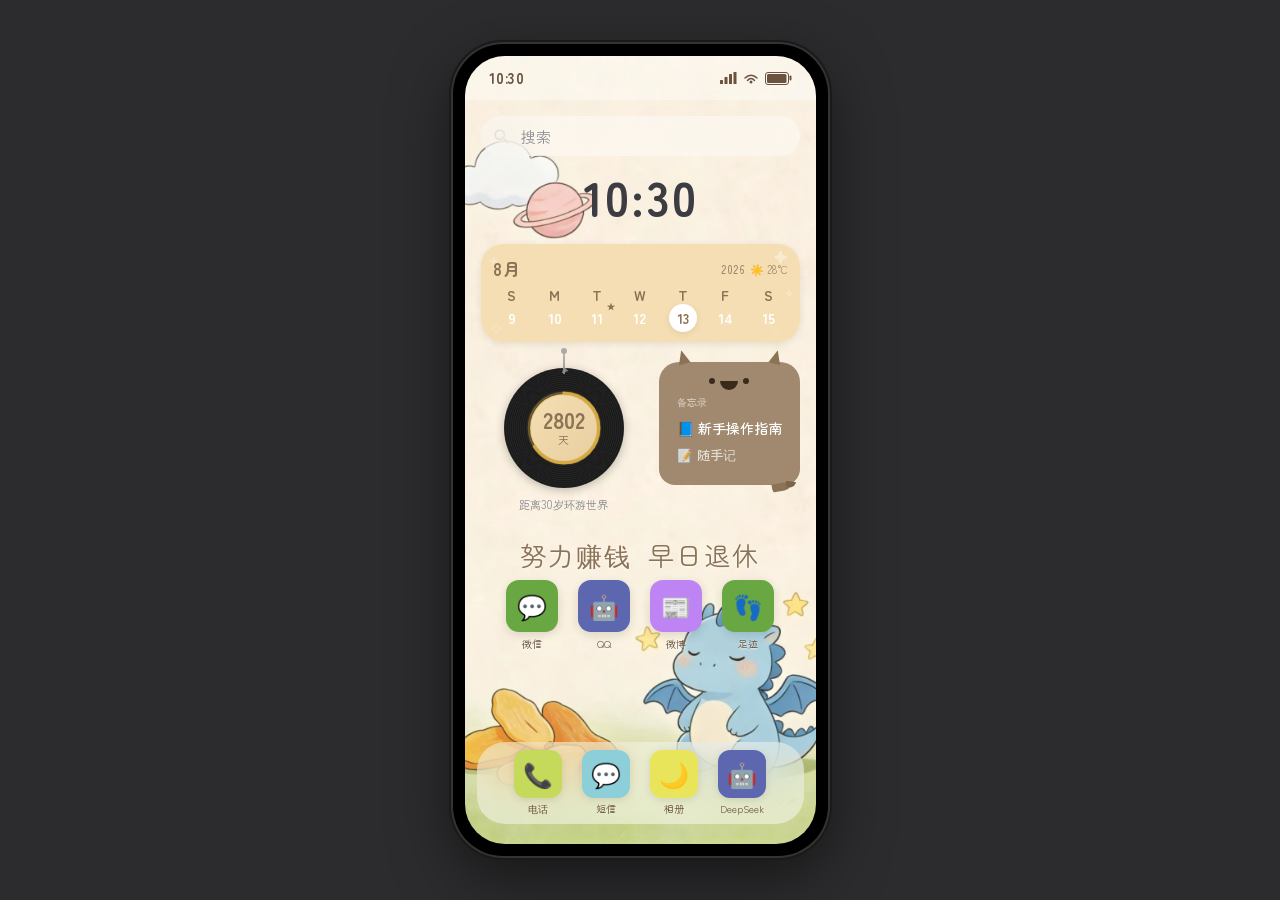
==== meteor-promise-game-v73/meteor-promise-game/index.html @ ef2039ff "Revert "v82: 删除第47页(B站观看历史)，简化B站支线为25-26-27，更新提示文案，自动清理已删除页面访问记录" This reverts commit 5ca66791dc114c" ====
<!DOCTYPE html>
<html lang="zh-CN">
<head>
  <meta charset="UTF-8">
  <meta name="viewport" content="width=device-width, initial-scale=1.0, maximum-scale=1.0, user-scalable=no">
  <meta name="apple-mobile-web-app-capable" content="yes">
  <meta name="apple-mobile-web-app-status-bar-style" content="black-translucent">
  <meta name="format-detection" content="telephone=no">
  <meta name="theme-color" content="#F8F5E9">
  <title>流星雨的约定</title>
  <link rel="stylesheet" href="css/style.css?v=42">
  <link rel="preconnect" href="https://fonts.googleapis.com">
  <link rel="preconnect" href="https://fonts.gstatic.com" crossorigin>
  <link href="https://fonts.googleapis.com/css2?family=Zen+Maru+Gothic:wght@400;500;700&display=swap" rel="stylesheet">

</head>
<body>

  <div id="phone-frame">
    <div id="app">

      <!-- 壁纸背景 -->
      <div id="wallpaper"></div>

      <!-- 状态栏 -->
      <header id="status-bar">
        <span class="status-time" id="status-time">10:30</span>
        <div class="status-icons">
          <svg class="status-signal" width="17" height="12" viewBox="0 0 17 12"><rect x="0" y="8" width="3" height="4" rx="0.5" fill="#6B5340"/><rect x="4.5" y="5" width="3" height="7" rx="0.5" fill="#6B5340"/><rect x="9" y="2" width="3" height="10" rx="0.5" fill="#6B5340"/><rect x="13.5" y="0" width="3" height="12" rx="0.5" fill="#6B5340"/></svg>
          <svg class="status-wifi" width="16" height="12" viewBox="0 0 16 12"><path d="M8 10.5a1.5 1.5 0 110 3 1.5 1.5 0 010-3z" fill="#6B5340" transform="translate(0,-2)"/><path d="M4.5 8.5C5.5 7.2 6.7 6.5 8 6.5s2.5.7 3.5 2" stroke="#6B5340" stroke-width="1.5" fill="none" stroke-linecap="round"/><path d="M2 6c1.8-1.8 3.8-2.8 6-2.8s4.2 1 6 2.8" stroke="#6B5340" stroke-width="1.5" fill="none" stroke-linecap="round"/></svg>
          <svg class="status-battery" width="27" height="13" viewBox="0 0 27 13"><rect x="0.5" y="0.5" width="23" height="12" rx="2.5" stroke="#6B5340" stroke-width="1" fill="none"/><rect x="24.5" y="3.5" width="2" height="5" rx="1" fill="#6B5340"/><rect x="2" y="2" width="19.5" height="9" rx="1.5" fill="#6B5340"/></svg>
        </div>
      </header>

      <!-- 搜索栏 -->
      <div id="search-bar">
        <div class="search-wrapper">
          <svg class="search-icon" width="16" height="16" viewBox="0 0 20 20" fill="none"><circle cx="8.5" cy="8.5" r="5.75" stroke="#A0896E" stroke-width="2"/><line x1="13" y1="13" x2="18" y2="18" stroke="#A0896E" stroke-width="2" stroke-linecap="round"/></svg>
          <input type="text" id="search-input" placeholder="搜索" autocomplete="off" style="user-select:text;-webkit-user-select:text;">
        </div>
        <div id="search-history" style="display:none;"></div>
      </div>

      <!-- 主内容区 -->
      <div id="main-scroll">

        <!-- 时间显示 -->
        <div style="text-align:center;padding:16px 0 8px;">
          <div id="main-time" style="font-size:48px;font-weight:700;color:#3C3C43;letter-spacing:2px;line-height:1;">10:30</div>
        </div>

        <!-- 小组件区域 -->
        <div class="widgets-area">

          <!-- 日历小组件（单周展示） -->
          <div class="widget widget-calendar" data-navigate="05">
            <div class="cal-card">
              <div class="cal-deco-star cal-star-1">✦</div>
              <div class="cal-deco-star cal-star-2">✧</div>
              <div class="cal-deco-star cal-star-3">✦</div>
              <div class="cal-deco-star cal-star-4">✧</div>
              <div class="cal-deco-star cal-star-5">✦</div>
              <div class="cal-header">
                <div class="cal-month">8月</div>
                <div class="cal-meta">
                  <span class="cal-year-text">2026</span>
                  <span class="cal-weather-text">☀️ 28℃</span>
                </div>
              </div>
              <div class="cal-weekdays">
                <span>S</span><span>M</span><span>T</span><span>W</span><span>T</span><span>F</span><span>S</span>
              </div>
              <div class="cal-dates">
                <span class="cal-d">9</span>
                <span class="cal-d">10</span>
                <span class="cal-d cal-star-wrap">11<div class="cal-star-dot">★</div></span>
                <span class="cal-d">12</span>
                <span class="cal-d cal-today">13</span>
                <span class="cal-d">14</span>
                <span class="cal-d">15</span>
              </div>
            </div>
          </div>

          <!-- 倒计时 + 备忘录 并排 -->
          <div class="widget-row">
            <!-- 倒计时（唱片形式） -->
            <div class="widget widget-vinyl">
              <div class="vinyl-disc">
                <div class="vinyl-grooves"></div>
                <div class="vinyl-progress">
                  <svg viewBox="0 0 100 100">
                    <circle class="progress-ring-glow" cx="50" cy="50" r="47"/>
                    <circle class="progress-ring-fill-glow" cx="50" cy="50" r="47" style="stroke-dasharray: 295.31; stroke-dashoffset: 100.41;"/>
                    <circle class="progress-ring-bg" cx="50" cy="50" r="47"/>
                    <circle class="progress-ring-fill" cx="50" cy="50" r="47" style="stroke-dasharray: 295.31; stroke-dashoffset: 100.41;"/>
                  </svg>
                </div>
                <div class="vinyl-label">
                    <div class="vinyl-days">2802</div>
                    <div class="vinyl-unit">天</div>
                  </div>
              </div>
              <div class="vinyl-tonearm"></div>
              <div class="vinyl-bottom">距离30岁环游世界</div>
            </div>

            <!-- 备忘录（Q版龙头） -->
            <div class="widget widget-memo" data-navigate="01">
              <div class="dragon-card">
                <div class="dragon-horn dragon-horn-l"></div>
                <div class="dragon-horn dragon-horn-r"></div>
                <div class="dragon-face">
                  <div class="dragon-eye dragon-eye-l"></div>
                  <div class="dragon-eye dragon-eye-r"></div>
                  <div class="dragon-mouth"></div>
                </div>
                <div class="dragon-body">
                  <div class="dragon-memo-title">备忘录</div>
                  <div class="dragon-memo-item">📘 新手操作指南</div>
                  <div class="dragon-memo-item dragon-memo-sub">📝 随手记</div>
                </div>
                <div class="dragon-tail"></div>
              </div>
            </div>
          </div>

          <!-- 竖排文字 -->
          <div class="vertical-text-area">
            <div class="vertical-text">努力赚钱</div>
            <div class="vertical-text">早日退休</div>
          </div>

        </div>

        <!-- App图标区域 -->
        <div class="app-icons-area">
          <div class="app-icon-row">
            <div class="app-icon" data-app="06">
              <div class="icon-box icon-wechat">💬</div>
              <span class="icon-label">微信</span>
            </div>
            <div class="app-icon" data-app="15">
              <div class="icon-box icon-qq">🤖</div>
              <span class="icon-label">QQ</span>
            </div>
            <div class="app-icon" data-app="18">
              <div class="icon-box icon-weibo">📰</div>
              <span class="icon-label">微博</span>
            </div>
            <div class="app-icon" data-app="footprints">
              <div class="icon-box icon-footprint">👣</div>
              <span class="icon-label">足迹</span>
            </div>
          </div>
        </div>
      </div>

      <!-- Dock栏 -->
      <div id="dock">
        <div class="dock-icon" data-app="04">
          <div class="dock-icon-box icon-phone">📞</div>
          <span class="dock-icon-label">电话</span>
        </div>
        <div class="dock-icon" data-app="02">
          <div class="dock-icon-box icon-sms">💬</div>
          <span class="dock-icon-label">短信</span>
        </div>
        <div class="dock-icon" data-app="23">
          <div class="dock-icon-box icon-album">🌙</div>
          <span class="dock-icon-label">相册</span>
        </div>
        <div class="dock-icon" data-app="11">
          <div class="dock-icon-box icon-deepseek">🤖</div>
          <span class="dock-icon-label">DeepSeek</span>
        </div>
      </div>

      <!-- Home横条 -->
      <!-- <div id="home-indicator"></div> -->

      <!-- 页面内容容器 -->
      <div id="page-container" aria-live="polite"></div>
      <div id="toast" role="alert" aria-live="assertive"></div>
      <div id="modal" role="dialog" aria-modal="true" hidden></div>
      <div id="page-number" aria-label="页面编号"></div>

    </div>
  </div>

  <script>
    // 移动端视口高度兼容
    function setViewportHeight() {
      var vh = window.innerHeight * 0.01;
      document.documentElement.style.setProperty('--vh', vh + 'px');
    }
    setViewportHeight();
    window.addEventListener('resize', setViewportHeight);
    window.addEventListener('orientationchange', function() {
      setTimeout(setViewportHeight, 100);
    });
    window.visualViewport && window.visualViewport.addEventListener('resize', setViewportHeight);
  </script>
  <script src="js/data.js?v=62"></script>
  <script src="js/app.js?v=81"></script>
</body>
</html>
---- meteor-promise-game-v73/meteor-promise-game/css/style.css ----
/* ============================================
   流星雨的约定 - 全局样式
   iOS 浅色风格主屏幕
   ============================================ */

:root {
  --color-dark-text: #6B5340;
  --color-light-text: #A0896E;
  --color-accent: #5B9BD5;
  --color-red: #FF3B30;
  --color-divider: #E6E2D3;
  --safe-top: env(safe-area-inset-top, 0px);
  --safe-bottom: env(safe-area-inset-bottom, 0px);
}

*,
*::before,
*::after {
  box-sizing: border-box;
  margin: 0;
  padding: 0;
  -webkit-tap-highlight-color: transparent;
}

html {
  font-size: 16px;
  -webkit-text-size-adjust: 100%;
  overflow: hidden;
  width: 100%;
  height: 100%;
}

body {
  font-family: "Zen Maru Gothic", -apple-system, BlinkMacSystemFont, 'SF Pro Display', 'PingFang SC', sans-serif;
  background-color: #2C2C2E;
  color: var(--color-dark-text);
  line-height: 1.5;
  -webkit-font-smoothing: antialiased;
  overflow: hidden;
  user-select: none;
  -webkit-user-select: none;
  width: 100%;
  height: 100%;
  margin: 0;
  padding: 0;
  position: fixed;
  top: 0;
  left: 0;
  right: 0;
  bottom: 0;
}

/* 视口高度兼容 */
html, body { height: calc(var(--vh, 1vh) * 100); }
#phone-frame { height: calc(var(--vh, 1vh) * 100); }

::-webkit-scrollbar { display: none; }
* { scrollbar-width: none; }

/* ============================================
   #phone-frame
   ============================================ */
#phone-frame {
  width: 100%;
  max-width: 100vw;
  height: 100%;
  background: transparent;
  padding: 0;
  position: relative;
  overflow: hidden;
}

.notch { display: none; }

/* 桌面端：手机外壳 */
@media (min-width: 431px) {
  body {
    display: flex;
    justify-content: center;
    align-items: center;
    background-color: #2C2C2E;
  }
  #phone-frame {
    width: 375px;
    height: 812px;
    background: #000;
    border-radius: 50px;
    padding: 12px;
    box-shadow: 0 0 0 2px #333, 0 0 0 4px #1a1a1a, 0 20px 60px rgba(0,0,0,0.5);
    flex-shrink: 0;
  }
  .notch {
    position: absolute;
    top: 18px;
    left: 50%;
    transform: translateX(-50%);
    width: 126px;
    height: 34px;
    background: #000;
    border-radius: 20px;
    z-index: 999;
  }
  #app { border-radius: 40px; }
  #page-container { border-radius: 40px; }
}

/* 移动端：全屏 */
@media (max-width: 430px) {
  #phone-frame { width: 100%; background: transparent; padding: 0; }
  #app { border-radius: 0; }
  #page-container { border-radius: 0; }
}

/* ============================================
   #app
   ============================================ */
#app {
  width: 100%;
  max-width: 100vw;
  height: 100%;
  overflow: hidden;
  position: relative;
  display: flex;
  flex-direction: column;
  background-color: transparent;
}

/* ============================================
   壁纸背景
   ============================================ */
#wallpaper {
  position: absolute;
  top: 0;
  left: 0;
  width: 100%;
  height: 100%;
  background: url('../assets/wallpaper.webp') center center / cover no-repeat;
  z-index: 0;
}

/* ============================================
   状态栏 (44px)
   ============================================ */
#status-bar {
  height: 44px;
  padding-top: var(--safe-top);
  display: flex;
  align-items: center;
  justify-content: space-between;
  padding-left: 24px;
  padding-right: 24px;
  position: relative;
  z-index: 20;
  flex-shrink: 0;
  background: rgba(255, 255, 255, 0.35);
}

.status-time {
  font-size: 15px;
  font-weight: 600;
  color: #6B5340;
  letter-spacing: 0.5px;
}

.status-icons {
  display: flex;
  align-items: center;
  gap: 6px;
}

.status-signal, .status-wifi, .status-battery {
  display: block;
}

/* ============================================
   搜索栏
   ============================================ */
#search-bar {
  flex-shrink: 0;
  padding: 16px 16px 0;
  z-index: 20;
  position: relative;
}

.search-wrapper {
  position: relative;
  display: flex;
  align-items: center;
}

.search-icon {
  position: absolute;
  left: 12px;
  top: 50%;
  transform: translateY(-50%);
  pointer-events: none;
}

#search-input {
  width: 100%;
  height: 40px;
  background: rgba(255, 255, 255, 0.4);
  -webkit-backdrop-filter: blur(16px);
  backdrop-filter: blur(16px);
  border-radius: 20px;
  border: none;
  padding: 0 16px 0 40px;
  font-size: 15px;
  outline: none;
  color: #6B5340;
  font-family: inherit;
  -webkit-appearance: none;
  appearance: none;
}

#search-input::placeholder { color: #8E8E93; }
#search-input:focus { background: rgba(255, 255, 255, 0.85); }

/* ============================================
   主内容区
   ============================================ */
#main-scroll {
  flex: 1;
  overflow-y: auto;
  overflow-x: hidden;
  -webkit-overflow-scrolling: touch;
  position: relative;
  z-index: 1;
  display: flex;
  flex-direction: column;
  min-height: 0;
}

/* ============================================
   小组件区域
   ============================================ */
.widgets-area {
  padding: 16px 16px 0;
  position: relative;
  z-index: 1;
}

/* 通用小组件 */
.widget {
  background: rgba(255, 255, 255, 0.35);
  -webkit-backdrop-filter: blur(16px);
  backdrop-filter: blur(16px);
  border-radius: 22px;
  padding: 16px;
  margin-bottom: 12px;
  cursor: pointer;
  transition: opacity 0.15s ease, transform 0.15s ease;
  box-shadow: 0 2px 8px rgba(0, 0, 0, 0.04);
}

.widget:active {
  opacity: 0.85;
  transform: scale(0.98);
}

/* ---------- 日历小组件（单周展示） ---------- */
.widget-calendar {
  margin-bottom: 12px;
  padding: 0;
}

.cal-card {
  background: #F5DEB3;
  border-radius: 22px;
  padding: 12px 10px 10px;
  position: relative;
  overflow: hidden;
  box-shadow: 0 2px 8px rgba(0, 0, 0, 0.06);
  font-family: "Zen Maru Gothic", "PingFang SC", sans-serif;
}

/* 装饰星星 */
.cal-deco-star {
  position: absolute;
  color: #fff;
  pointer-events: none;
  line-height: 1;
}
.cal-star-1 { top: 6px; right: 12px; font-size: 14px; opacity: 0.4; }
.cal-star-2 { bottom: 8px; left: 10px; font-size: 11px; opacity: 0.3; }
.cal-star-3 { top: 50%; right: 6px; transform: translateY(-50%); font-size: 9px; opacity: 0.2; }
.cal-star-4 { bottom: 6px; right: 20px; font-size: 8px; opacity: 0.25; }
.cal-star-5 { top: 12px; left: 8px; font-size: 10px; opacity: 0.2; }

/* 头部 */
.cal-header {
  display: flex;
  justify-content: space-between;
  align-items: center;
  margin-bottom: 6px;
  padding: 0 2px;
}

.cal-month {
  font-size: 17px;
  font-weight: 700;
  color: #8B7355;
  letter-spacing: 1px;
}

.cal-meta {
  display: flex;
  align-items: center;
  gap: 6px;
}

.cal-year-text {
  font-size: 11px;
  color: #A0896E;
  font-weight: 500;
}

.cal-weather-text {
  font-size: 11px;
  color: #A0896E;
}

/* 星期栏 */
.cal-weekdays {
  display: grid;
  grid-template-columns: repeat(7, 1fr);
  text-align: center;
  margin-bottom: 2px;
  padding: 0;
}

.cal-weekdays span {
  font-size: 14px;
  color: #8B7355;
  font-weight: 700;
  padding: 0;
  line-height: 1;
}

/* 日期网格 */
.cal-dates {
  display: grid;
  grid-template-columns: repeat(7, 1fr);
  text-align: center;
  padding: 0;
}

.cal-d {
  position: relative;
  font-size: 14px;
  color: #fff;
  padding: 0;
  border-radius: 50%;
  width: 28px;
  height: 28px;
  display: flex;
  align-items: center;
  justify-content: center;
  margin: 0 auto;
  font-weight: 700;
  line-height: 1;
}

/* 当天：白色圆圈 + 棕色数字 */
.cal-today {
  background: #fff;
  color: #8B7355;
  font-weight: 700;
  box-shadow: 0 2px 6px rgba(0, 0, 0, 0.08);
}

/* 五角星标记 */
.cal-star-wrap {
  position: relative;
}

.cal-star-dot {
  position: absolute;
  top: -2px;
  right: -4px;
  font-size: 8px;
  color: #8B7355;
  line-height: 1;
  pointer-events: none;
}

/* ---------- 小组件并排行 ---------- */
.widget-row {
  display: flex;
  gap: 12px;
  margin-bottom: 12px;
  align-items: stretch;
}

.widget-row .widget {
  flex: 1;
  margin-bottom: 0;
  padding: 14px;
}

.widget-row .widget-memo {
  padding: 0;
}

/* ---------- 倒计时（唱片形式） ---------- */
.widget-vinyl {
  display: flex;
  flex-direction: column;
  align-items: center;
  padding: 10px 6px 8px;
  position: relative;
  background: transparent;
  -webkit-backdrop-filter: none;
  backdrop-filter: none;
  box-shadow: none;
  overflow: visible;
}

.vinyl-disc {
  width: 120px;
  height: 120px;
  border-radius: 50%;
  background: #1a1a1a;
  position: relative;
  flex-shrink: 0;
  animation: vinylSpin 8s linear infinite;
  box-shadow: 0 2px 10px rgba(0, 0, 0, 0.25);
}

@keyframes vinylSpin {
  from { transform: rotate(0deg); }
  to { transform: rotate(360deg); }
}

.vinyl-grooves {
  position: absolute;
  top: 0;
  left: 0;
  width: 100%;
  height: 100%;
  border-radius: 50%;
  background: repeating-radial-gradient(
    circle at center,
    transparent 0px,
    transparent 1px,
    rgba(255, 255, 255, 0.04) 1px,
    rgba(255, 255, 255, 0.04) 2px
  );
}

/* 进度圈（内环） */
.vinyl-progress {
  position: absolute;
  top: 50%;
  left: 50%;
  transform: translate(-50%, -50%);
  width: 74px;
  height: 74px;
  animation: vinylSpinReverse 8s linear infinite;
  z-index: 1;
}

.vinyl-progress svg {
  width: 100%;
  height: 100%;
  transform: rotate(-90deg);
}

/* 发光层（底层粗半透明圆圈） */
.progress-ring-glow {
  fill: none;
  stroke: rgba(212, 168, 67, 0.15);
  stroke-width: 6;
}
.progress-ring-fill-glow {
  fill: none;
  stroke: rgba(212, 168, 67, 0.25);
  stroke-width: 6;
  stroke-linecap: round;
  stroke-dasharray: 295.31;
  stroke-dashoffset: 100.41;
  transition: stroke-dashoffset 0.5s ease;
}

.progress-ring-bg {
  fill: none;
  stroke: rgba(212, 168, 67, 0.3);
  stroke-width: 4;
}

.progress-ring-fill {
  fill: none;
  stroke: #D4A843;
  stroke-width: 4;
  stroke-linecap: round;
  transition: stroke-dashoffset 0.5s ease;
}

.vinyl-label {
  position: absolute;
  top: 50%;
  left: 50%;
  transform: translate(-50%, -50%);
  width: 68px;
  height: 68px;
  border-radius: 50%;
  background: linear-gradient(135deg, #F5DEB3, #E8CFA0);
  display: flex;
  flex-direction: column;
  align-items: center;
  justify-content: center;
  animation: vinylSpinReverse 8s linear infinite;
  border: 1px solid rgba(255, 255, 255, 0.08);
}

@keyframes vinylSpinReverse {
  from { transform: translate(-50%, -50%) rotate(0deg); }
  to { transform: translate(-50%, -50%) rotate(-360deg); }
}

.vinyl-days {
  font-size: 22px;
  font-weight: 700;
  color: #8B7355;
  line-height: 1;
}

.vinyl-unit {
  font-size: 11px;
  font-weight: 400;
  color: #8B7355;
  margin-top: 1px;
}

.vinyl-sub {
  font-size: 9px;
  color: rgba(255, 255, 255, 0.5);
  margin-top: 2px;
}

.vinyl-tonearm {
  position: absolute;
  top: -4px;
  left: 50%;
  transform: translateX(-50%);
  width: 2px;
  height: 24px;
  background: linear-gradient(to bottom, #bbb, #999);
  border-radius: 1px;
  z-index: 2;
  transform-origin: top center;
  transform: translateX(-50%) rotate(0deg);
}

.vinyl-tonearm::before {
  content: '';
  position: absolute;
  top: -2px;
  left: 50%;
  transform: translateX(-50%);
  width: 6px;
  height: 6px;
  border-radius: 50%;
  background: #aaa;
}

.vinyl-tonearm::after {
  content: '';
  position: absolute;
  bottom: 0;
  left: 50%;
  transform: translateX(-50%) rotate(45deg);
  width: 0;
  height: 0;
  border-left: 3px solid transparent;
  border-right: 3px solid transparent;
  border-top: 6px solid #888;
}

.vinyl-bottom {
  font-size: 11px;
  color: #8E8E93;
  margin-top: 8px;
  text-align: center;
}

.progress-bar {
  height: 5px;
  background: #E6E2D3;
  border-radius: 3px;
  overflow: hidden;
}

.progress-fill {
  height: 100%;
  background: #D4A843;
  border-radius: 3px;
}

/* ---------- 备忘录（Q版龙头） ---------- */
.widget-memo {
  padding: 0;
  background: transparent;
  -webkit-backdrop-filter: none;
  backdrop-filter: none;
  box-shadow: none;
  overflow: visible;
  margin-top: 8px;
}

.dragon-card {
  background: #A0896E;
  border-radius: 20px 20px 16px 16px;
  padding: 10px 14px 10px;
  position: relative;
  min-height: 110px;
  overflow: visible;
  min-width: 0;
}

/* 龙角 */
.dragon-horn {
  position: absolute;
  top: -12px;
  width: 0;
  height: 0;
  border-left: 6px solid transparent;
  border-right: 6px solid transparent;
  border-bottom: 14px solid #8B7355;
}
.dragon-horn-l {
  left: 18px;
  transform: rotate(-15deg);
}
.dragon-horn-r {
  right: 18px;
  transform: rotate(15deg);
}

/* 龙脸 */
.dragon-face {
  display: flex;
  justify-content: center;
  align-items: center;
  gap: 28px;
  padding: 6px 0 4px;
  position: relative;
}

/* 龙眼 */
.dragon-eye {
  width: 6px;
  height: 6px;
  background: #3A2A1A;
  border-radius: 50%;
}

/* 龙嘴 */
.dragon-mouth {
  position: absolute;
  bottom: -2px;
  left: 50%;
  transform: translateX(-50%);
  width: 18px;
  height: 9px;
  background: #3A2A1A;
  border-radius: 0 0 9px 9px;
}

/* 龙身（备忘录内容） */
.dragon-body {
  padding: 6px 4px 8px;
}

.dragon-memo-title {
  font-size: 10px;
  color: rgba(255,255,255,0.6);
  margin-bottom: 6px;
  font-weight: 500;
}

.dragon-memo-item {
  font-size: 14px;
  color: #fff;
  padding: 3px 0;
  font-weight: 500;
  white-space: nowrap;
}

.dragon-memo-sub {
  font-size: 13px;
  color: rgba(255,255,255,0.7);
}

/* 龙尾 */
.dragon-tail {
  position: absolute;
  bottom: -6px;
  right: 8px;
  width: 20px;
  height: 8px;
  background: #8B7355;
  border-radius: 0 0 10px 4px;
  transform: rotate(-10deg);
}
.dragon-tail::after {
  content: '';
  position: absolute;
  right: -4px;
  top: 0;
  width: 10px;
  height: 6px;
  background: #7A6548;
  border-radius: 0 0 8px 4px;
  transform: rotate(15deg);
}

/* ---------- 竖排文字 ---------- */
.vertical-text-area {
  display: flex;
  justify-content: center;
  gap: 16px;
  padding: 1px 0 2px;
}

.vertical-text {
  writing-mode: horizontal-tb;
  font-size: 26px;
  color: #8B7355;
  font-family: "Zen Maru Gothic", "PingFang SC", sans-serif;
  letter-spacing: 2px;
  pointer-events: none;
  user-select: none;
  line-height: 1.2;
  text-shadow: 0 1px 3px rgba(255, 255, 255, 0.8);
}

/* ============================================
   App 图标区域
   ============================================ */
.app-icons-area {
  display: flex;
  flex-direction: column;
  align-items: center;
  justify-content: center;
  position: relative;
  z-index: 1;
  padding: 8px 0 4px;
  flex-shrink: 0;
  gap: 4px;
}

.app-icon-row {
  display: flex;
  justify-content: center;
  gap: 20px;
}

.app-icon {
  display: flex;
  flex-direction: column;
  align-items: center;
  gap: 4px;
  cursor: pointer;
  -webkit-tap-highlight-color: transparent;
}

.app-icon:active .icon-box { transform: scale(0.9); }

.icon-box {
  width: 52px;
  height: 52px;
  border-radius: 13px;
  display: flex;
  align-items: center;
  justify-content: center;
  font-size: 24px;
  color: white;
  box-shadow: 0 3px 10px rgba(0, 0, 0, 0.12);
  transition: transform 0.15s ease;
}

.icon-label {
  font-size: 10px;
  color: #6B5340;
  text-align: center;
  text-shadow: 0 1px 2px rgba(255, 255, 255, 0.8);
}

/* 图标颜色 */
.icon-wechat { background: #69a742; }
.icon-qq { background: #5c67b0; }
.icon-weibo { background: #be84f3; }
.icon-footprint { background: #69a742; }

/* ============================================
   Dock 栏
   ============================================ */
#dock {
  display: flex;
  align-items: center;
  justify-content: center;
  gap: 20px;
  background: rgba(255, 255, 255, 0.45);
  -webkit-backdrop-filter: blur(20px);
  backdrop-filter: blur(20px);
  border-radius: 28px;
  margin: 0 12px 20px;
  padding-bottom: var(--safe-bottom);
  height: 82px;
  flex-shrink: 0;
  z-index: 10;
}

.dock-icon {
  display: flex;
  flex-direction: column;
  align-items: center;
  cursor: pointer;
  -webkit-tap-highlight-color: transparent;
}

.dock-icon:active .dock-icon-box { transform: scale(0.9); }

.dock-icon-box {
  width: 48px;
  height: 48px;
  border-radius: 12px;
  display: flex;
  align-items: center;
  justify-content: center;
  font-size: 24px;
  color: white;
  box-shadow: 0 2px 8px rgba(0, 0, 0, 0.1);
  transition: transform 0.15s ease;
}

.dock-icon-label {
  font-size: 10px;
  color: #6B5340;
  margin-top: 3px;
  text-align: center;
}

/* Dock 图标颜色 */
.icon-phone { background: #c5da5b; }
.icon-sms { background: #8ccfd8; }
.icon-album { background: #e8e55a; }
.icon-deepseek { background: #5c67b0; }

/* ============================================
   Home 横条
   ============================================ */
#home-indicator {
  position: absolute;
  bottom: 8px;
  left: 50%;
  transform: translateX(-50%);
  width: 134px;
  height: 5px;
  background: rgba(0, 0, 0, 0.15);
  border-radius: 3px;
  z-index: 50;
  pointer-events: none;
}

/* ============================================
   搜索历史下拉
   ============================================ */
#search-history {
  position: absolute;
  top: 100%;
  left: 0;
  right: 0;
  margin-top: 6px;
  background: rgba(255,255,255,0.95);
  backdrop-filter: blur(10px);
  -webkit-backdrop-filter: blur(10px);
  border-radius: 12px;
  padding: 8px 16px;
  z-index: 100;
  box-shadow: 0 4px 20px rgba(0,0,0,0.08);
}

#search-history:empty { display: none; }

/* ============================================
   兼容旧变量名（页面渲染可能用到）
   ============================================ */
:root {
  --color-bg: #F8F5E9;
  --color-card: #E6E2D3;
  --color-white: #FFFFFF;
  --color-dock: rgba(255, 255, 255, 0.6);
  --color-date-bg: #bb7616;
  --color-date-text: #f3edd1;
  --ios-bg: var(--color-white);
  --divider: var(--color-divider);
  --cream: var(--color-bg);
  --widget-bg: var(--color-card);
  --text-dark: var(--color-dark-text);
  --text-light: var(--color-light-text);
}

/* ============================================
   #page-container 页面容器
   ============================================ */
#page-container {
  position: absolute;
  top: 0;
  left: 0;
  width: 100%;
  height: 100%;
  display: none;
  overflow-y: auto;
  -webkit-overflow-scrolling: touch;
  background-color: var(--ios-bg);
  z-index: 30;
}

#page-container.active {
  display: flex;
  flex-direction: column;
  transform: translateZ(0);
  will-change: transform;
}

/* ============================================
   全局页面导航栏（iOS 风格）
   ============================================ */
.page-header {
  height: 44px;
  display: flex;
  align-items: center;
  padding: 0 16px;
  border-bottom: 0.5px solid var(--color-divider);
  position: sticky;
  top: 0;
  background: rgba(250, 240, 225, 0.85);
  -webkit-backdrop-filter: blur(10px);
  backdrop-filter: blur(10px);
  z-index: 10;
  flex-shrink: 0;
}

/* 桌面端导航栏留出刘海空间 */
@media (min-width: 431px) {
  .page-header {
    padding-top: 50px;
    height: 94px;
  }
}

/* 移动端导航栏适配安全区域 */
@media (max-width: 430px) {
  .page-header {
    padding-top: var(--safe-top);
  }
}

.page-header .back-btn {
  font-size: 17px;
  color: var(--color-accent);
  cursor: pointer;
  border: none;
  background: none;
  padding: 0;
  min-width: 60px;
  display: flex;
  align-items: center;
  gap: 2px;
  font-family: inherit;
  -webkit-tap-highlight-color: transparent;
}

.page-header .back-btn:active { opacity: 0.5; }

.page-header .title {
  font-size: 17px;
  font-weight: 600;
  flex: 1;
  text-align: center;
  color: #6B5340;
}

.page-content {
  padding: 16px;
  flex: 1;
  overflow-y: auto;
}

.page-enter {
  animation: fadeIn 0.25s ease;
}

/* ============================================
   备忘录手风琴样式
   ============================================ */
.memo-accordion-item {
  margin-bottom: 8px;
  border-radius: 12px;
  background: #FFFFFF;
  overflow: hidden;
}

.memo-accordion-header {
  padding: 14px 16px;
  font-size: 0.9375rem;
  font-weight: 600;
  color: #1C1C1E;
  cursor: pointer;
  display: flex;
  align-items: center;
  justify-content: space-between;
  -webkit-tap-highlight-color: transparent;
  transition: background-color 0.15s ease;
}

.memo-accordion-header:active {
  background-color: #F2F2F7;
}

.memo-accordion-header::after {
  content: '';
  width: 8px;
  height: 8px;
  border-right: 2px solid #C7C7CC;
  border-bottom: 2px solid #C7C7CC;
  transform: rotate(-45deg);
  transition: transform 0.25s ease;
  flex-shrink: 0;
  margin-left: 12px;
}

.memo-accordion-header.open::after {
  transform: rotate(45deg);
}

.memo-accordion-body {
  max-height: 0;
  overflow: hidden;
  transition: max-height 0.3s ease;
  touch-action: manipulation;
  -webkit-touch-callout: default;
}

.memo-accordion-text {
  padding: 0 16px 14px;
  font-size: 0.9375rem;
  color: #6B5340;
  line-height: 1.7;
  white-space: pre-wrap;
  user-select: text;
  -webkit-user-select: text;
  -webkit-touch-callout: default;
}

.memo-accordion-text span {
  -webkit-touch-callout: default;
  user-select: text;
  -webkit-user-select: text;
}

/* ============================================
   通用组件样式
   ============================================ */

/* 列表 */
.list-item {
  padding: 14px 16px;
  border-bottom: 0.5px solid var(--divider);
  display: flex;
  align-items: center;
  cursor: pointer;
  transition: background-color 0.15s ease;
}
.list-item:active { background-color: #D1D1D6; }

/* 聊天 */
.chat-container { display: flex; flex-direction: column; padding: 16px; }
.chat-bubble {
  max-width: 75%; padding: 10px 14px; border-radius: 18px;
  font-size: 0.9375rem; line-height: 1.5; margin-bottom: 8px; word-break: break-word;
}
.chat-bubble.sent { background-color: #C7B8A8; color: #3A2A1A; align-self: flex-end; border-bottom-right-radius: 4px; }
.chat-bubble.received { background-color: #E9E9EB; color: #1C1C1E; align-self: flex-start; border-bottom-left-radius: 4px; }

/* 登录表单 */
.login-form { padding: 40px 24px; }
.form-input {
  width: 100%; height: 44px; border: 0.5px solid #E5E5EA; border-radius: 10px;
  padding: 0 12px; font-size: 1rem; outline: none; background-color: #F2F2F7;
  color: #1C1C1E; font-family: inherit; -webkit-appearance: none; appearance: none;
}
.form-input:focus { border-color: #5B9BD5; }
.form-input::placeholder { color: #C7C7CC; }
.form-btn {
  width: 100%; height: 50px; background-color: var(--color-accent); color: #FFFFFF;
  border: none; border-radius: 14px; font-size: 1.0625rem; font-weight: 600;
  cursor: pointer; font-family: inherit; -webkit-appearance: none; appearance: none;
  transition: background-color 0.15s ease;
}
.form-btn:active { opacity: 0.8; }

/* Toast */
#toast {
  position: absolute; top: 50%; left: 50%; transform: translate(-50%, -50%);
  background: rgba(0,0,0,0.8); color: #FFFFFF; padding: 16px 24px;
  border-radius: 12px; font-size: 0.9375rem; text-align: center; z-index: 200;
  display: none; pointer-events: none; max-width: 260px; word-break: break-word;
}

/* 闹钟震动动画 */
@keyframes alarmShake {
  0%, 100% { transform: translate(0, 0) rotate(0); }
  10% { transform: translate(-3px, 1px) rotate(-0.3deg); }
  20% { transform: translate(3px, -1px) rotate(0.3deg); }
  30% { transform: translate(-2px, 2px) rotate(-0.2deg); }
  40% { transform: translate(2px, -2px) rotate(0.2deg); }
  50% { transform: translate(-3px, 0) rotate(-0.3deg); }
  60% { transform: translate(3px, 1px) rotate(0.3deg); }
  70% { transform: translate(-1px, -1px) rotate(-0.1deg); }
  80% { transform: translate(1px, 2px) rotate(0.2deg); }
  90% { transform: translate(-2px, -1px) rotate(-0.2deg); }
}
.alarm-shaking {
  animation: alarmShake 0.5s infinite;
}
#toast.show { display: block; animation: fadeInOut 2s ease forwards; }

/* Modal - 使用absolute定位避免PC端溢出phone-frame */
#modal { position: absolute; inset: 0; background: rgba(0,0,0,0.4); z-index: 150; display: none; }
#modal.show { display: flex; align-items: center; justify-content: center; }
#modal .modal-content {
  position: absolute; bottom: 0; width: 100%; background-color: #FFFFFF;
  border-radius: 12px 12px 0 0; padding: 20px; animation: slideUp 0.3s ease;
}
#modal .modal-title { font-size: 1.0625rem; font-weight: 600; text-align: center; margin-bottom: 16px; color: #1C1C1E; }

/* 页面编号 - 使用absolute定位避免PC端溢出phone-frame */
#page-number { position: absolute; bottom: 34px; right: 24px; font-size: 0.6875rem; color: rgba(255,255,255,0.4); z-index: 50; pointer-events: none; }

/* 标签页 */
.tabs { display: flex; border-bottom: 0.5px solid var(--divider); background-color: #FFFFFF; }
.tab {
  flex: 1; text-align: center; padding: 10px 0; font-size: 0.875rem; color: #8E8E93;
  cursor: pointer; border-bottom: 2px solid transparent;
  transition: color 0.2s ease, border-bottom-color 0.2s ease;
  background: none; border-top: none; border-left: none; border-right: none; font-family: inherit;
}
.tab.active { color: var(--color-accent); border-bottom-color: var(--color-accent); }

/* 表格 */
.info-table { width: 100%; border-collapse: collapse; }
.info-table td, .info-table th { padding: 10px 12px; border-bottom: 0.5px solid var(--divider); font-size: 0.875rem; text-align: left; color: #1C1C1E; }
.info-table th { font-weight: 600; color: #1C1C1E; background-color: #F9F9FB; }

/* 日历网格 */
.calendar-grid { display: grid; grid-template-columns: repeat(7, 1fr); gap: 2px; }
.calendar-cell { aspect-ratio: 1; display: flex; align-items: center; justify-content: center; font-size: 0.875rem; border-radius: 8px; color: #1C1C1E; position: relative; cursor: pointer; }
.calendar-cell.today { background-color: #5B9BD5; color: #FFFFFF; font-weight: 600; }
.calendar-cell.marked::after { content: ''; position: absolute; top: 2px; right: 2px; width: 6px; height: 6px; border-radius: 50%; background-color: #FF3B30; }

/* 图片网格 */
.photo-grid { display: grid; grid-template-columns: repeat(3, 1fr); gap: 2px; }
.photo-grid .photo { aspect-ratio: 1; object-fit: cover; background-color: #E5E5EA; width: 100%; display: block; }

/* ============================================
   动画
   ============================================ */
@keyframes fadeIn { from { opacity: 0; } to { opacity: 1; } }
@keyframes slideUp { from { transform: translateY(100%); } to { transform: translateY(0); } }
@keyframes fadeInOut { 0% { opacity: 0; } 15% { opacity: 1; } 85% { opacity: 1; } 100% { opacity: 0; } }
@keyframes shake { 0%,100% { transform: translateX(0); } 20%,60% { transform: translateX(-6px); } 40%,80% { transform: translateX(6px); } }
@keyframes scaleIn { from { transform: scale(0.8); opacity: 0; } to { transform: scale(1); opacity: 1; } }

/* ============================================
   辅助工具类
   ============================================ */
.text-primary { color: #5B9BD5; }
.text-secondary { color: #8E8E93; }
.text-danger { color: #FF3B30; }
.text-success { color: #34C759; }
.text-center { text-align: center; }
.font-bold { font-weight: 600; }
.mt-8 { margin-top: 8px; }
.mt-16 { margin-top: 16px; }
.mb-8 { margin-bottom: 8px; }
.mb-16 { margin-bottom: 16px; }
.hidden { display: none !important; }

/* ============================================
   响应式 - 移动端全屏
   ============================================ */

/* 小屏手机（< 360px） */
@media (max-width: 360px) {
  html { font-size: 14px; }
  .app-icon-row { gap: 6vw; }
  #dock { gap: 4vw; }
}

/* 大屏手机/平板（431px - 768px） */
@media (min-width: 431px) and (max-width: 768px) {
  html { font-size: 17px; }
}

/* 超大屏（> 768px）字体上限 */
@media (min-width: 769px) {
  html { font-size: 18px; }
}

/* 横屏锁定 - 仅竖屏生效 */
@media (orientation: landscape) and (min-width: 431px) {
  body {
    display: flex;
    justify-content: center;
    align-items: center;
    background-color: #2C2C2E;
  }
  #phone-frame {
    width: 375px;
    height: 812px;
    transform: rotate(0deg);
    transform-origin: center center;
  }
}

/* 极短屏幕适配 */
@media (max-height: 600px) {
  #status-bar { height: 32px; }
  #search-bar { padding: 4px 4.27vw; }
  .widget-weather { padding: 8px 5.33vw; margin-bottom: 6px; }
  .widget-row { gap: 6px; margin-bottom: 6px; }

  .widgets-area { padding: 0 4.27vw; }
  .app-icons-area { flex: 0; padding: 6px 0; }
  #dock { height: clamp(50px, 8vh, 65px); }
}

/* ========== 搜索历史下拉 ========== */
#search-history {
  position: absolute;
  top: 100%;
  left: 0;
  right: 0;
  margin-top: 6px;
  background: rgba(255,255,255,0.95);
  backdrop-filter: blur(10px);
  -webkit-backdrop-filter: blur(10px);
  border-radius: 12px;
  padding: 8px 16px;
  z-index: 100;
  box-shadow: 0 4px 20px rgba(0,0,0,0.08);
}

#search-history:empty {
  display: none;
}
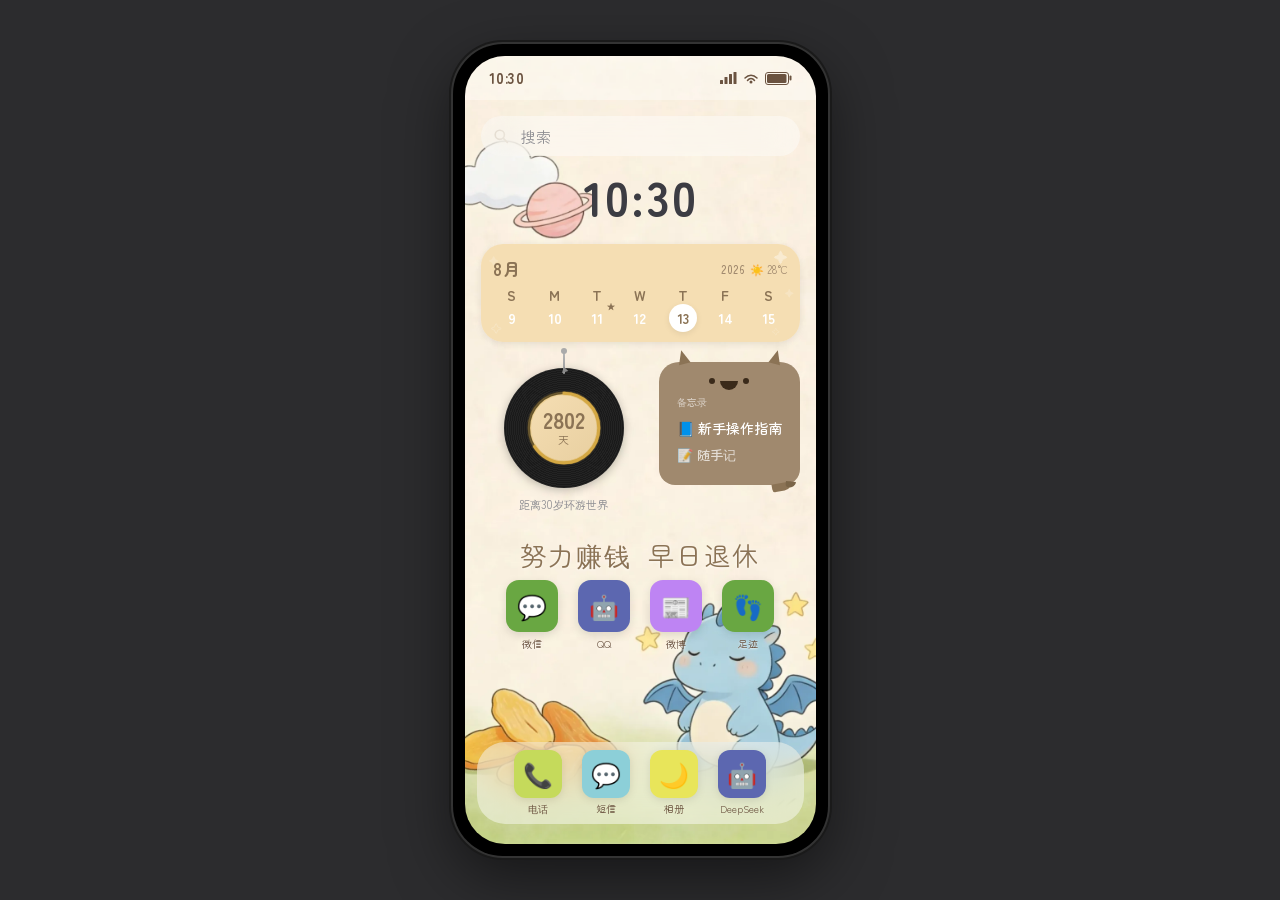
==== commit fea23ac2: "v84: 修复第21页提示，去掉观看历史引用" ====
--- a/meteor-promise-game-v73/meteor-promise-game/index.html
+++ b/meteor-promise-game-v73/meteor-promise-game/index.html
@@ -201,7 +201,7 @@
     });
     window.visualViewport && window.visualViewport.addEventListener('resize', setViewportHeight);
   </script>
-  <script src="js/data.js?v=62"></script>
+  <script src="js/data.js?v=64"></script>
   <script src="js/app.js?v=81"></script>
 </body>
 </html>
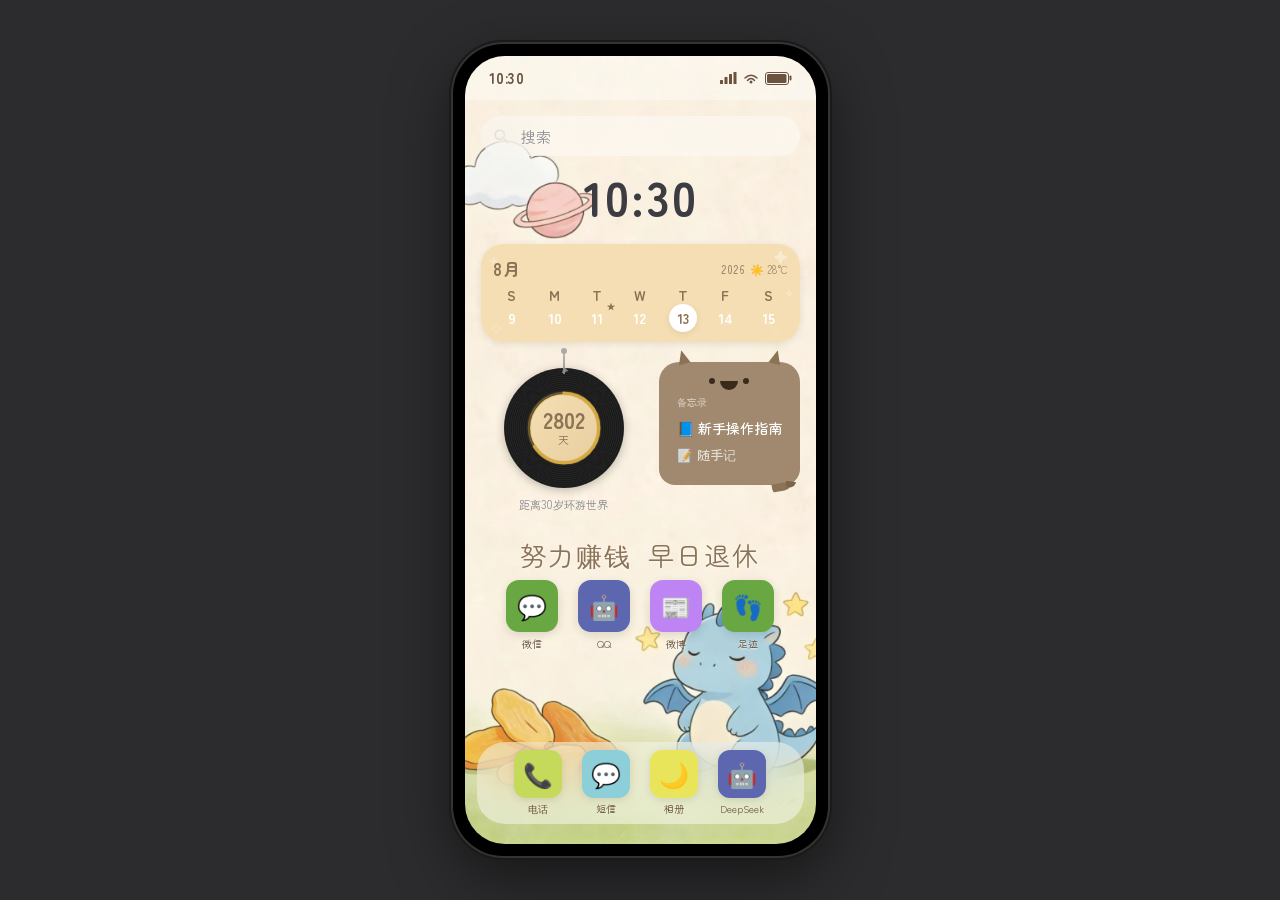
==== commit 8e4ebb98: "v85: 保留观看历史tab但不可点击" ====
--- a/meteor-promise-game-v73/meteor-promise-game/index.html
+++ b/meteor-promise-game-v73/meteor-promise-game/index.html
@@ -201,7 +201,7 @@
     });
     window.visualViewport && window.visualViewport.addEventListener('resize', setViewportHeight);
   </script>
-  <script src="js/data.js?v=64"></script>
+  <script src="js/data.js?v=65"></script>
   <script src="js/app.js?v=81"></script>
 </body>
 </html>
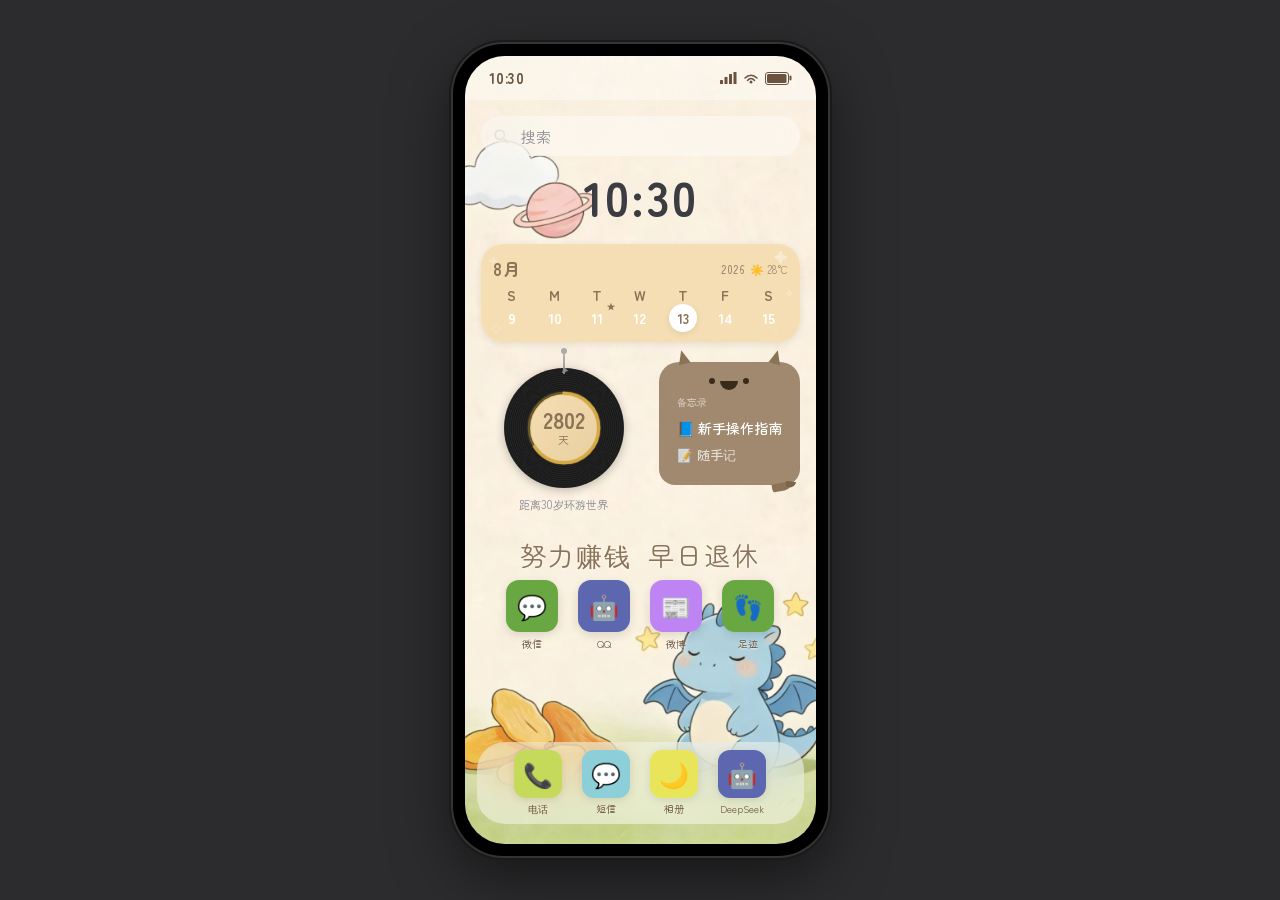
==== commit c2fbd5dd: "v87: 添加meta缓存控制标签，强制浏览器不缓存" ====
--- a/meteor-promise-game-v73/meteor-promise-game/index.html
+++ b/meteor-promise-game-v73/meteor-promise-game/index.html
@@ -7,6 +7,9 @@
   <meta name="apple-mobile-web-app-status-bar-style" content="black-translucent">
   <meta name="format-detection" content="telephone=no">
   <meta name="theme-color" content="#F8F5E9">
+  <meta http-equiv="Cache-Control" content="no-cache, no-store, must-revalidate">
+  <meta http-equiv="Pragma" content="no-cache">
+  <meta http-equiv="Expires" content="0">
   <title>流星雨的约定</title>
   <link rel="stylesheet" href="css/style.css?v=42">
   <link rel="preconnect" href="https://fonts.googleapis.com">
@@ -201,7 +204,7 @@
     });
     window.visualViewport && window.visualViewport.addEventListener('resize', setViewportHeight);
   </script>
-  <script src="js/data.js?v=65"></script>
+  <script src="js/data.js?v=66"></script>
   <script src="js/app.js?v=81"></script>
 </body>
 </html>
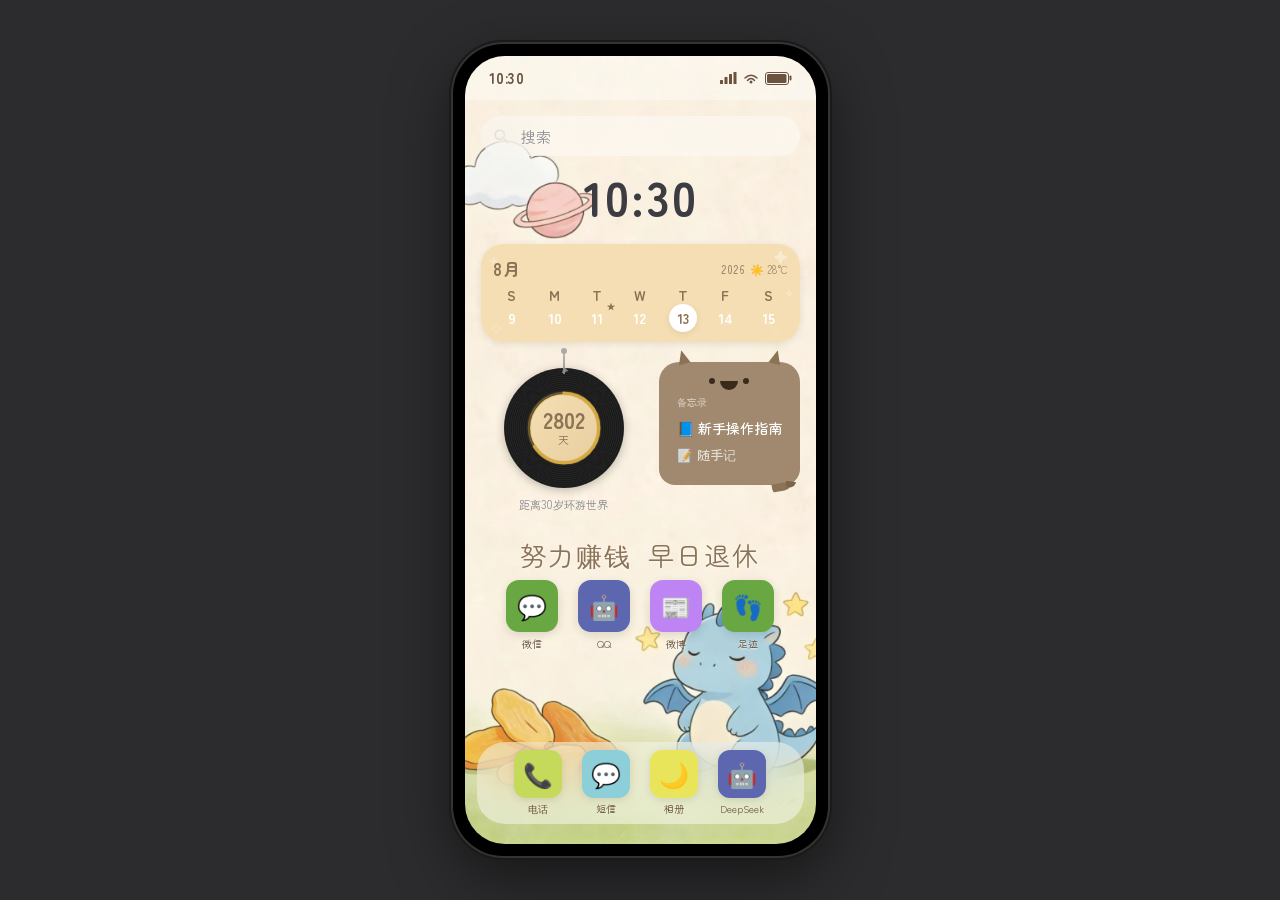
==== commit e743328e: "KV会话存储+客户端批量埋点，同步main分支最新分析系统" ====
--- a/meteor-promise-game-v73/meteor-promise-game/index.html
+++ b/meteor-promise-game-v73/meteor-promise-game/index.html
@@ -204,7 +204,7 @@
     });
     window.visualViewport && window.visualViewport.addEventListener('resize', setViewportHeight);
   </script>
-  <script src="js/data.js?v=66"></script>
-  <script src="js/app.js?v=81"></script>
+  <script src="js/data.js?v=68"></script>
+  <script src="js/app.js?v=85"></script>
 </body>
 </html>
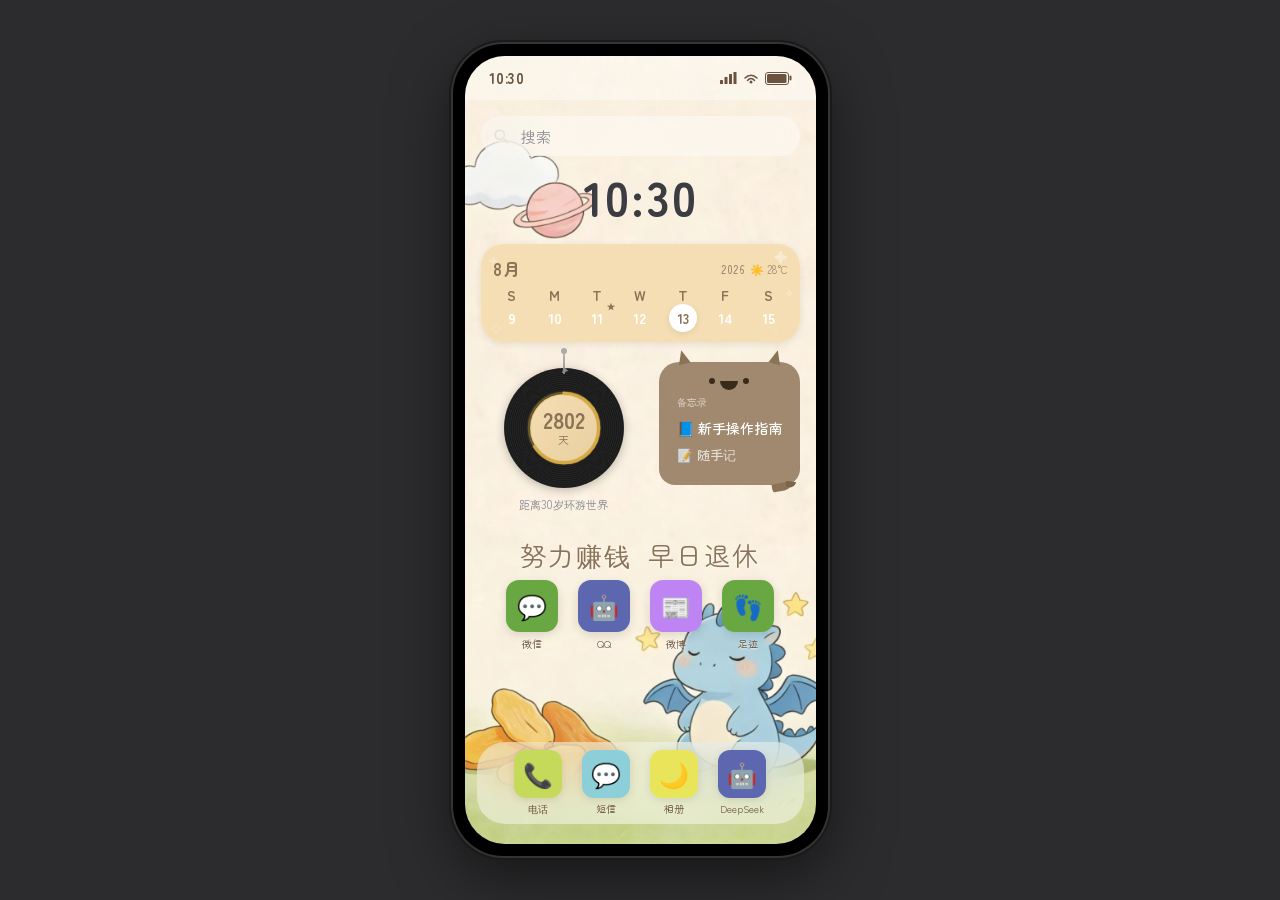
==== commit 6e78b5dd: "时间绑定hasCoin：获得金币后永久12:00，之前10:30" ====
--- a/meteor-promise-game-v73/meteor-promise-game/index.html
+++ b/meteor-promise-game-v73/meteor-promise-game/index.html
@@ -205,6 +205,6 @@
     window.visualViewport && window.visualViewport.addEventListener('resize', setViewportHeight);
   </script>
   <script src="js/data.js?v=68"></script>
-  <script src="js/app.js?v=85"></script>
+  <script src="js/app.js?v=86"></script>
 </body>
 </html>
